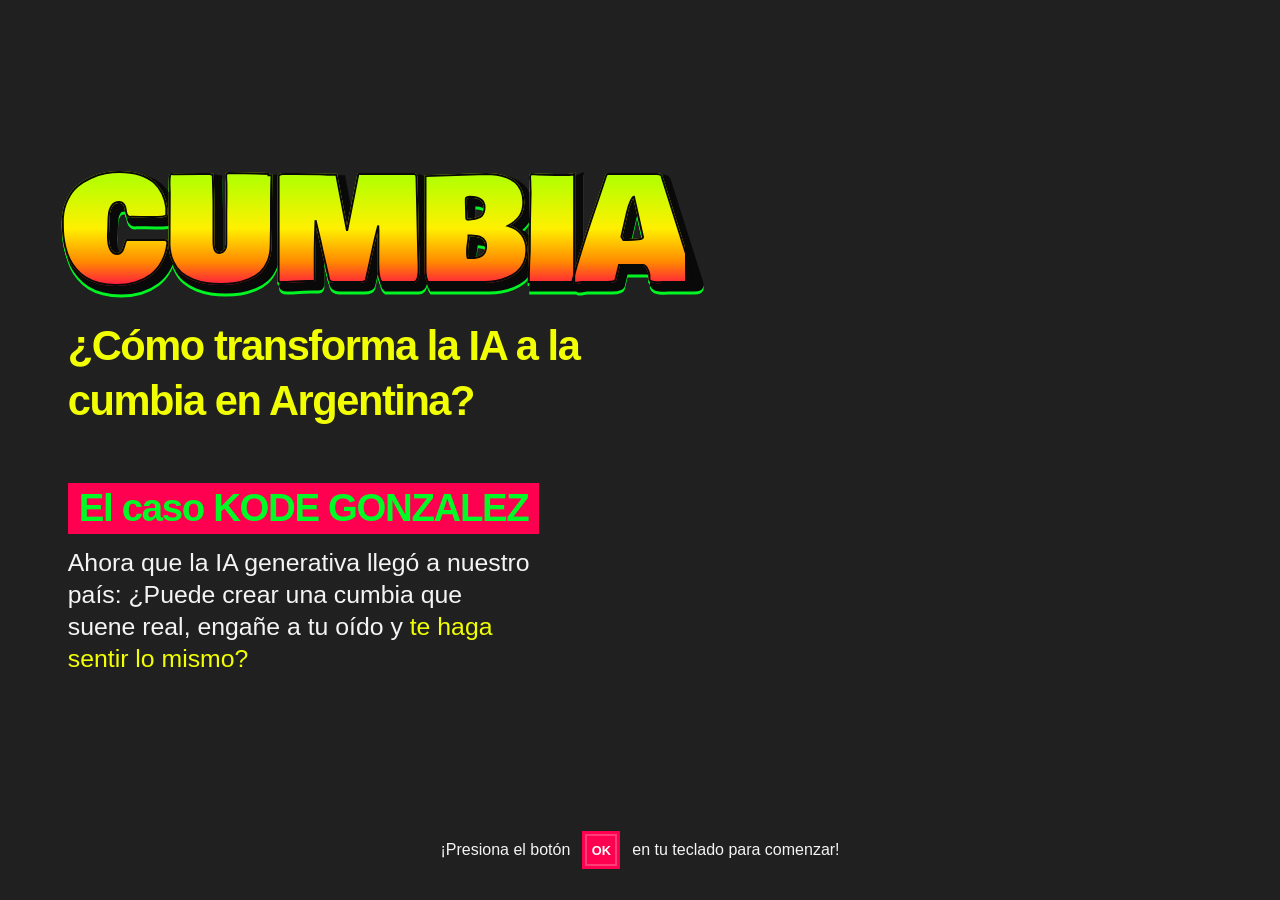
==== index.html @ 4d44b99b "Add files via upload" ====
<!DOCTYPE html>
<html lang="es">
<head>
    <meta charset="UTF-8">
    <meta name="viewport" content="width=device-width, initial-scale=1.0">
    <meta name="theme-color" content="#222222">
    <title>Cumbia: IA y música en Argentina</title>
    <link rel="preconnect" href="https://fonts.googleapis.com">
    <link rel="preconnect" href="https://fonts.gstatic.com" crossorigin>
    <link href="https://fonts.googleapis.com/css2?family=Bowlby+One+SC&display=swap" rel="stylesheet">
    <link rel="stylesheet" href="estilo.css">
</head>
<body>
    <main class="landing">
        <section class="copy" aria-labelledby="page-title">
            <h1 id="page-title"><span class="title-back" aria-hidden="true">CUMBIA</span><span class="title-front">CUMBIA</span></h1>
            <h2>¿Cómo transforma la IA a la cumbia en Argentina?</h2>
            <p class="artist-label">El caso KODE GONZALEZ</p>
            <p class="description">
                Ahora que la IA generativa llegó a nuestro país: ¿Puede crear una cumbia que suene real,
                engañe a tu oído y <span class="highlight">te haga sentir lo mismo?</span>
            </p>
        </section>

        <div class="visual" aria-hidden="true">
            <img class="burst" src="imagenes/estrellarara.png" alt="">
            <img class="singer" src="imagenes/kode.png" alt="">
            <img class="sparkle sparkle-one" src="imagenes/estrellaverde.png" alt="">
            <img class="sparkle sparkle-two" src="imagenes/estrellaamarilla.png" alt="">
            <img class="sparkle sparkle-three" src="imagenes/estrellarosa.png" alt="">
            <img class="sparkle sparkle-four" src="imagenes/estrellaamarilla.png" alt="">
            <img class="sparkle sparkle-five" src="imagenes/estrellarosa.png" alt="">
        </div>

        <div class="start-hint">
            <span>¡Presiona el botón</span>
            <span class="key" aria-label="Enter">OK</span>
            <span>en tu teclado para comenzar!</span>
        </div>
    </main>
    <script>
        document.addEventListener("keydown", (event) => {
            if (event.key === "Enter" && !event.repeat) {
                window.location.href = "tutorial1.html";
            }
        });
    </script>
</body>
</html>
---- estilo.css ----
:root {
    color-scheme: dark;
    font-family: Arial, Helvetica, sans-serif;
    background: #222;
    color: #f4f4f4;
    font-synthesis: none;
    text-rendering: optimizeLegibility;
}

* {
    box-sizing: border-box;
}

body {
    min-width: 320px;
    min-height: 100vh;
    min-height: 100svh;
    margin: 0;
    background:
        linear-gradient(rgb(32 32 32 / 88%), rgb(32 32 32 / 88%)),
        url("imagenes/fondo.png") center / cover fixed;
}

.landing {
    position: relative;
    display: grid;
    grid-template-columns: minmax(0, 1fr) minmax(0, 1fr);
    align-items: center;
    width: min(100%, 1440px);
    min-height: 100vh;
    min-height: 100svh;
    margin: 0 auto;
    padding: 48px 5.3% 92px;
    overflow: hidden;
    isolation: isolate;
}

.copy {
    position: relative;
    z-index: 2;
    width: min(100%, 560px);
    padding-bottom: 14px;
}

h1 {
    position: relative;
    width: fit-content;
    margin: 0 0 12px -8px;
    font-family: "Bowlby One SC", Impact, sans-serif;
    font-size: clamp(4.5rem, 13vw, 9rem);
    font-weight: 400;
    letter-spacing: -0.04em;
    line-height: 0.92;
    filter: drop-shadow(0 3px 0 #00f522);
}

.title-back,
.title-front {
    display: block;
}

.title-back {
    position: absolute;
    inset: 0;
    color: #090909;
    -webkit-text-fill-color: #090909;
    -webkit-text-stroke: 9px #090909;
    transform: translate(5px, 5px);
    white-space: nowrap;
}

.title-front {
    position: relative;
    z-index: 1;
    color: #ffe600;
    background: linear-gradient(180deg, #b6ff00 10%, #fff000 47%, #ff8a00 72%, #ff0050 94%);
    background-clip: text;
    -webkit-text-fill-color: transparent;
    -webkit-text-stroke: 2px #090909;
}

h2 {
    max-width: 560px;
    margin: 20px 0 54px;
    color: #f1ff00;
    font-size: clamp(1.65rem, 3.25vw, 2.65rem);
    font-weight: 800;
    letter-spacing: -0.035em;
    line-height: 1.32;
}

.artist-label {
    display: inline-block;
    margin: 0 0 13px;
    padding: 3px 11px 5px;
    background: #ff0050;
    color: #00fa26;
    font-size: clamp(1.5rem, 3.2vw, 2.4rem);
    font-weight: 900;
    letter-spacing: -0.035em;
    line-height: 1.12;
}

.description {
    max-width: 465px;
    margin: 0;
    font-size: clamp(1.15rem, 2.15vw, 1.55rem);
    line-height: 1.3;
}

.highlight {
    color: #f1ff00;
}

.visual {
    position: absolute;
    z-index: 0;
    inset: 0 0 0 auto;
    width: 54%;
    pointer-events: none;
}

.burst {
    position: absolute;
    top: 16%;
    right: -7%;
    width: min(47vw, 500px);
    height: auto;
}

.singer {
    position: absolute;
    right: -1%;
    bottom: 0;
    width: min(53vw, 570px);
    max-height: 91%;
    object-fit: contain;
    object-position: bottom right;
}

.sparkle {
    position: absolute;
    z-index: 1;
    width: clamp(26px, 4vw, 42px);
    height: auto;
}

.sparkle-one {
    top: 27%;
    left: 4%;
}

.sparkle-two {
    top: 12%;
    left: 19%;
}

.sparkle-three {
    top: 16%;
    right: 17%;
}

.sparkle-four {
    top: 47%;
    left: -1%;
}

.sparkle-five {
    top: 33%;
    right: 3%;
}

.start-hint {
    position: absolute;
    z-index: 3;
    right: 0;
    bottom: 31px;
    left: 0;
    display: flex;
    align-items: center;
    justify-content: center;
    gap: 12px;
    padding: 0 16px;
    font-size: 1rem;
    text-align: center;
    animation: hint-pulse 1.6s ease-in-out infinite;
}

@keyframes hint-pulse {
    0%,
    100% {
        opacity: 0.55;
    }

    50% {
        opacity: 1;
    }
}

.key {
    display: inline-grid;
    width: 38px;
    height: 38px;
    place-items: center;
    border: 3px solid #ff0050;
    background: #ff0050;
    box-shadow: inset 0 0 0 2px rgb(255 255 255 / 24%);
    color: #fff;
    font-size: 0.8rem;
    font-weight: 900;
}

@media (min-width: 1441px) {
    .landing {
        min-height: min(100vh, 930px);
    }
}

@media (max-width: 700px) {
    .landing {
        display: block;
        min-height: 100vh;
        min-height: 100svh;
        padding: 42px 24px 92px;
    }

    .copy {
        width: min(100%, 520px);
    }

    h1 {
        margin-left: -4px;
        font-size: clamp(4rem, 18vw, 7rem);
    }

    h2 {
        max-width: 480px;
        margin: 17px 0 34px;
        font-size: clamp(1.55rem, 7vw, 2.25rem);
    }

    .artist-label {
        font-size: clamp(1.35rem, 6.5vw, 2rem);
    }

    .description {
        max-width: 390px;
        font-size: clamp(1.08rem, 4.6vw, 1.35rem);
    }

    .visual {
        top: auto;
        bottom: 0;
        width: 75%;
        height: 48%;
        opacity: 0.55;
    }

    .burst {
        top: 2%;
        right: -12%;
        width: min(68vw, 380px);
    }

    .singer {
        right: -4%;
        width: min(68vw, 390px);
        max-height: 100%;
    }

    .sparkle {
        width: 29px;
    }

    .sparkle-one {
        top: 28%;
        left: 2%;
    }

    .sparkle-two {
        top: 19%;
        left: 30%;
    }

    .sparkle-three {
        top: 11%;
        right: 10%;
    }

    .sparkle-four,
    .sparkle-five {
        display: none;
    }

    .start-hint {
        bottom: 20px;
        gap: 8px;
        font-size: 0.88rem;
    }
}

@media (max-width: 390px) {
    .landing {
        padding-right: 18px;
        padding-left: 18px;
    }

    .artist-label {
        padding-right: 7px;
        padding-left: 7px;
    }
}

@media (prefers-reduced-motion: reduce) {
    .start-hint {
        animation: none;
    }
}
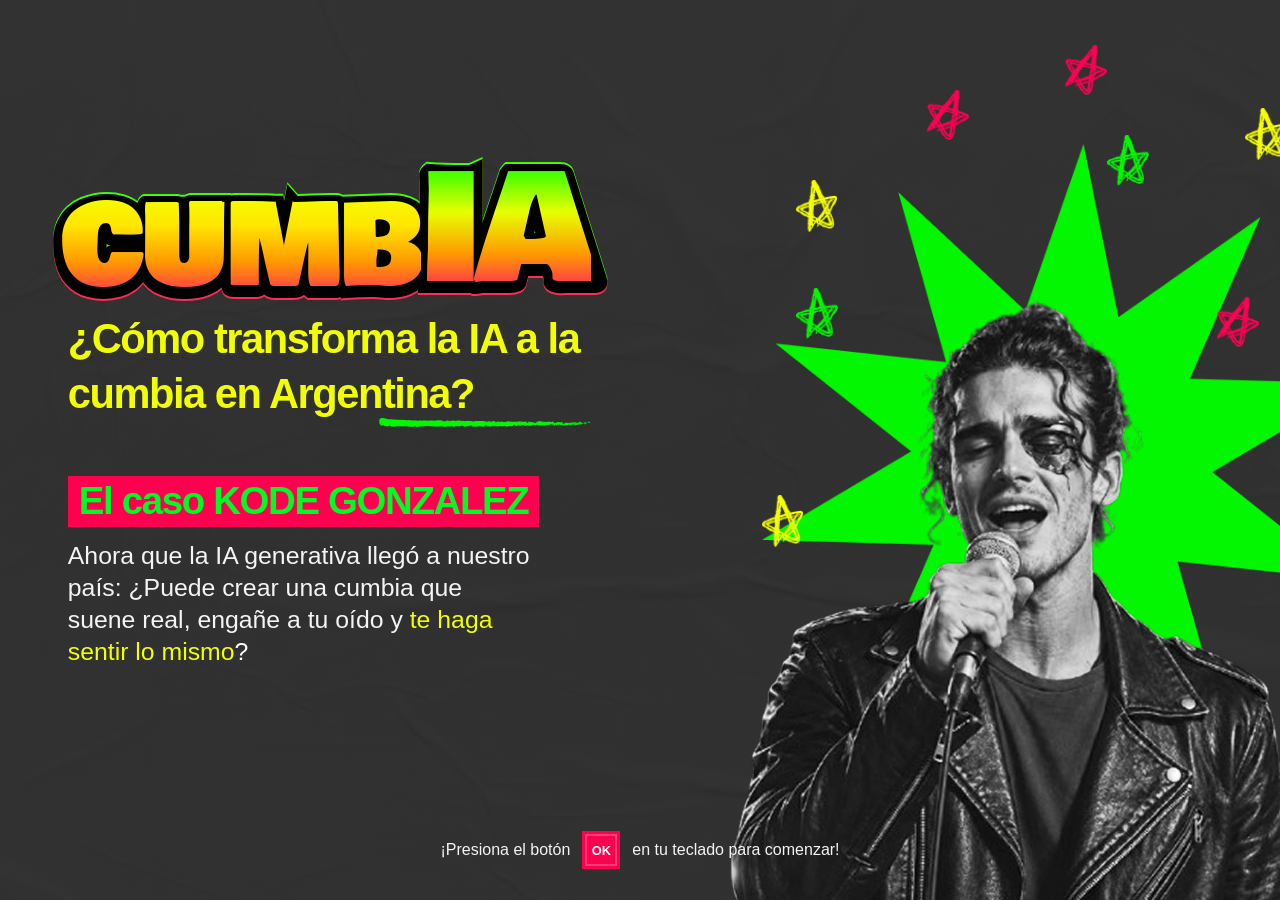
==== commit 8e87b3ce: "Update index.html" ====
--- a/index.html
+++ b/index.html
@@ -13,22 +13,28 @@
 <body>
     <main class="landing">
         <section class="copy" aria-labelledby="page-title">
-            <h1 id="page-title"><span class="title-back" aria-hidden="true">CUMBIA</span><span class="title-front">CUMBIA</span></h1>
+            <h1 id="page-title">
+                <span class="title-back" aria-hidden="true"><span class="word-cumb">CUMB</span><span class="word-ia">IA</span></span>
+                <span class="title-front"><span class="word-cumb">CUMB</span><span class="word-ia">IA</span></span>
+            </h1>
             <h2>¿Cómo transforma la IA a la cumbia en Argentina?</h2>
             <p class="artist-label">El caso KODE GONZALEZ</p>
             <p class="description">
                 Ahora que la IA generativa llegó a nuestro país: ¿Puede crear una cumbia que suene real,
-                engañe a tu oído y <span class="highlight">te haga sentir lo mismo?</span>
+                engañe a tu oído y <span class="highlight">te haga sentir lo mismo<span class="question-mark">?</span></span>
             </p>
         </section>
 
         <div class="visual" aria-hidden="true">
-            <img class="burst" src="imagenes/estrellarara.png" alt="">
+            <img class="burst" src="imagenes/Starrara.png" alt="">
             <img class="singer" src="imagenes/kode.png" alt="">
             <img class="sparkle sparkle-one" src="imagenes/estrellaverde.png" alt="">
+            <img class="sparkle sparkle-eight" src="imagenes/estrellaverde.png" alt="">
             <img class="sparkle sparkle-two" src="imagenes/estrellaamarilla.png" alt="">
             <img class="sparkle sparkle-three" src="imagenes/estrellarosa.png" alt="">
+            <img class="sparkle sparkle-seven" src="imagenes/estrellarosa.png" alt="">
             <img class="sparkle sparkle-four" src="imagenes/estrellaamarilla.png" alt="">
+            <img class="sparkle sparkle-six" src="imagenes/estrellaamarilla.png" alt="">
             <img class="sparkle sparkle-five" src="imagenes/estrellarosa.png" alt="">
         </div>
 
--- a/estilo.css
+++ b/estilo.css
@@ -47,36 +47,105 @@
     width: fit-content;
     margin: 0 0 12px -8px;
     font-family: "Bowlby One SC", Impact, sans-serif;
-    font-size: clamp(4.5rem, 13vw, 9rem);
+    font-size: clamp(3.7rem, 10vw, 7rem);
     font-weight: 400;
     letter-spacing: -0.04em;
     line-height: 0.92;
-    filter: drop-shadow(0 3px 0 #00f522);
+}
+
+h1::after {
+    content: "";
+    position: absolute;
+    right: 8%;
+    bottom: -18px;
+    left: 60%;
+    height: 24px;
+    width: 40%;
+    top: 200%;
+    background: url("imagenes/subrayadoverde.png") center / contain no-repeat;
+    filter: none;
 }
 
 .title-back,
 .title-front {
-    display: block;
-}
-
+    display: flex;
+    align-items: flex-end;
+    gap: 0;
+    white-space: nowrap;
+}
+
+.word-cumb,
+.word-ia {
+    display: inline-block;
+}
+
+.word-cumb {
+    transform: translateY(0.05em);
+}
+
+.word-ia {
+    font-size: 1.32em;
+    line-height: 0.8;
+    transform: translateY(-0.02em);
+}
+
+.title-back,
+.title-front {
+    display: flex;
+    align-items: flex-end;
+    gap: 0;
+    white-space: nowrap;
+}
+
+.word-cumb,
+.word-ia {
+    display: inline-block;
+}
+
+.word-cumb {
+    transform: translateY(0.05em);
+}
+
+.word-ia {
+    font-size: 1.32em;
+    line-height: 0.8;
+    transform: translateY(-0.02em);
+}
+
+/* Capa de atrás: borde negro grueso + línea fina verde (arriba) y roja (abajo) */
 .title-back {
     position: absolute;
     inset: 0;
-    color: #090909;
-    -webkit-text-fill-color: #090909;
-    -webkit-text-stroke: 9px #090909;
-    transform: translate(5px, 5px);
-    white-space: nowrap;
-}
-
+    color: #000;
+    -webkit-text-fill-color: #000;
+    -webkit-text-stroke: 18px #000;
+    stroke-linejoin: round;
+    transform: translate(0, 3px);
+    filter:
+        drop-shadow(0 -2px 0 #3dff00)
+        drop-shadow(0 2px 0 #ff2a55);
+}
+
+/* Capa de adelante: solo relleno con degradado, SIN stroke */
 .title-front {
     position: relative;
     z-index: 1;
-    color: #ffe600;
-    background: linear-gradient(180deg, #b6ff00 10%, #fff000 47%, #ff8a00 72%, #ff0050 94%);
+    -webkit-text-fill-color: transparent;
+    -webkit-text-stroke: 0;
+}
+
+/* CUMB: amarillo -> naranja -> rojo */
+.title-front .word-cumb {
+    background: linear-gradient(180deg, #f4ff00 0%, #ffe600 30%, #ff9a00 65%, #ff2d55 100%);
+    -webkit-background-clip: text;
     background-clip: text;
-    -webkit-text-fill-color: transparent;
-    -webkit-text-stroke: 2px #090909;
+}
+
+/* IA: verde -> amarillo -> naranja -> rojo */
+.title-front .word-ia {
+    background: linear-gradient(180deg, #3dff00 0%, #e8ff00 35%, #ff9a00 70%, #ff2d55 100%);
+    -webkit-background-clip: text;
+    background-clip: text;
 }
 
 h2 {
@@ -112,6 +181,10 @@
     color: #f1ff00;
 }
 
+.question-mark {
+    color: #fff;
+}
+
 .visual {
     position: absolute;
     z-index: 0;
@@ -124,7 +197,8 @@
     position: absolute;
     top: 16%;
     right: -7%;
-    width: min(47vw, 500px);
+    left: 25%;
+    width: min(300vw, 600px);
     height: auto;
 }
 
@@ -146,30 +220,41 @@
 }
 
 .sparkle-one {
-    top: 27%;
-    left: 4%;
+    top: 32%;
+    left: 30%;
 }
 
 .sparkle-two {
     top: 12%;
-    left: 19%;
+    left: 95%;
 }
 
 .sparkle-three {
-    top: 16%;
-    right: 17%;
+    top: 5%;
+    right: 25%;
 }
 
 .sparkle-four {
-    top: 47%;
-    left: -1%;
+    top: 55%;
+    left: 25%;
 }
 
 .sparkle-five {
     top: 33%;
     right: 3%;
 }
-
+.sparkle-six {
+    top: 20%;
+    left: 30%;
+}
+.sparkle-seven {
+    top: 10%;
+    right: 45%;
+}
+.sparkle-eight {
+    top: 15%;
+    left: 75%;
+}
 .start-hint {
     position: absolute;
     z-index: 3;
@@ -183,13 +268,13 @@
     padding: 0 16px;
     font-size: 1rem;
     text-align: center;
-    animation: hint-pulse 1.6s ease-in-out infinite;
+    animation: hint-pulse 2.4s ease-in-out infinite;
 }
 
 @keyframes hint-pulse {
     0%,
     100% {
-        opacity: 0.55;
+        opacity: 0.3;
     }
 
     50% {
@@ -277,6 +362,11 @@
         left: 2%;
     }
 
+    .sparkle-eight {
+        top: 57%;
+        left: 46%;
+    }
+
     .sparkle-two {
         top: 19%;
         left: 30%;
@@ -287,7 +377,13 @@
         right: 10%;
     }
 
+    .sparkle-seven {
+        top: 39%;
+        right: 12%;
+    }
+
     .sparkle-four,
+    .sparkle-six,
     .sparkle-five {
         display: none;
     }
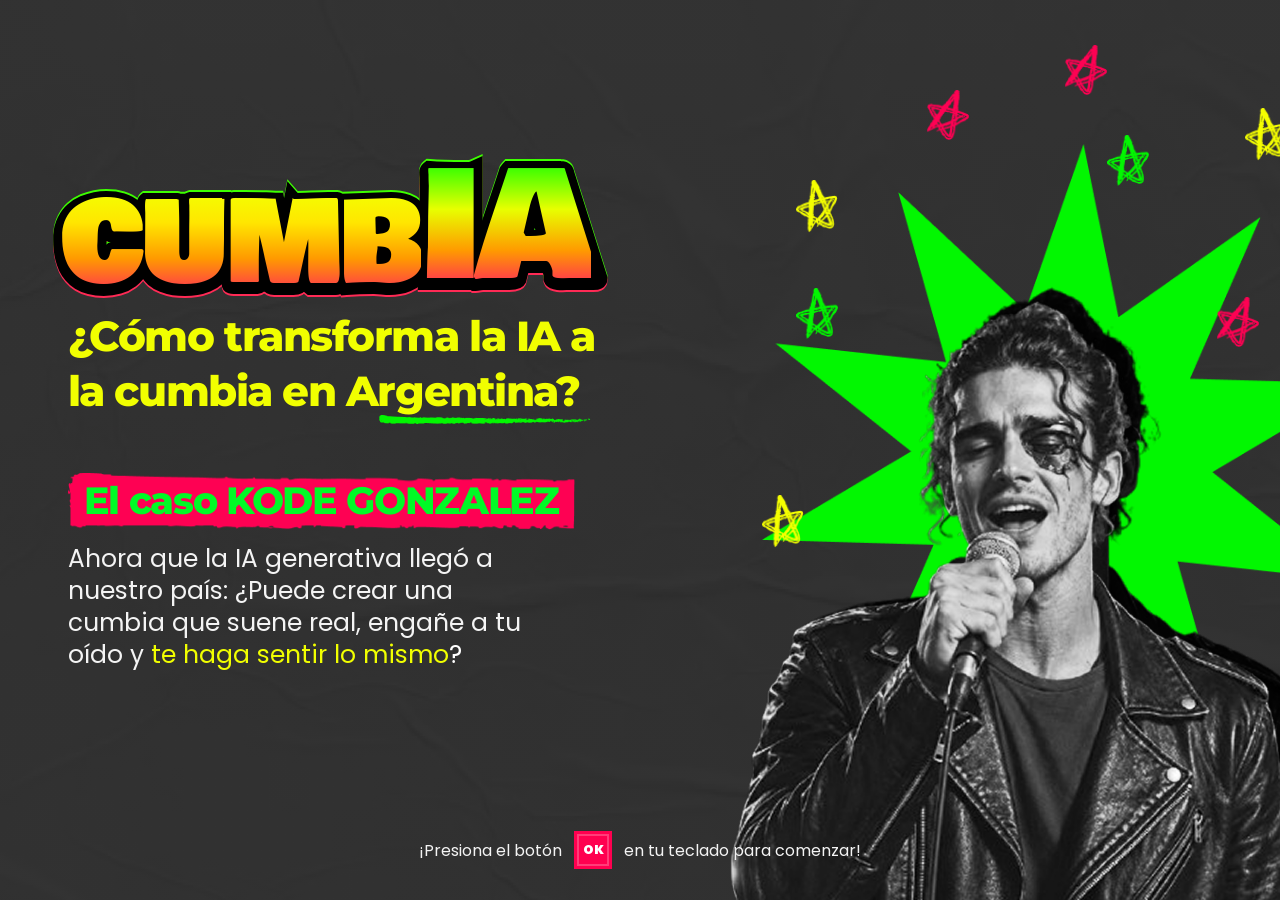
==== commit dae23e30: "Update index.html" ====
--- a/index.html
+++ b/index.html
@@ -7,7 +7,7 @@
     <title>Cumbia: IA y música en Argentina</title>
     <link rel="preconnect" href="https://fonts.googleapis.com">
     <link rel="preconnect" href="https://fonts.gstatic.com" crossorigin>
-    <link href="https://fonts.googleapis.com/css2?family=Bowlby+One+SC&display=swap" rel="stylesheet">
+    <link href="https://fonts.googleapis.com/css2?family=Bowlby+One+SC&family=Montserrat:wght@800&family=Poppins:wght@400&display=swap" rel="stylesheet">
     <link rel="stylesheet" href="estilo.css">
 </head>
 <body>
@@ -27,6 +27,7 @@
 
         <div class="visual" aria-hidden="true">
             <img class="burst" src="imagenes/Starrara.png" alt="">
+            <img class="singer-shadow" src="imagenes/sombrakode.png" alt="">
             <img class="singer" src="imagenes/kode.png" alt="">
             <img class="sparkle sparkle-one" src="imagenes/estrellaverde.png" alt="">
             <img class="sparkle sparkle-eight" src="imagenes/estrellaverde.png" alt="">
--- a/estilo.css
+++ b/estilo.css
@@ -1,6 +1,6 @@
 :root {
     color-scheme: dark;
-    font-family: Arial, Helvetica, sans-serif;
+    font-family: "Poppins", Arial, sans-serif;
     background: #222;
     color: #f4f4f4;
     font-synthesis: none;
@@ -152,6 +152,7 @@
     max-width: 560px;
     margin: 20px 0 54px;
     color: #f1ff00;
+    font-family: "Montserrat", Arial, sans-serif;
     font-size: clamp(1.65rem, 3.25vw, 2.65rem);
     font-weight: 800;
     letter-spacing: -0.035em;
@@ -161,11 +162,16 @@
 .artist-label {
     display: inline-block;
     margin: 0 0 13px;
-    padding: 3px 11px 5px;
-    background: #ff0050;
+    padding: 6px 16px 8px;
+    background-color: transparent;
+    background-image: url("imagenes/fondo%20sub%20portada.png");
+    background-repeat: no-repeat;
+    background-position: center;
+    background-size: 100% 100%;
     color: #00fa26;
+    font-family: "Montserrat", Arial, sans-serif;
     font-size: clamp(1.5rem, 3.2vw, 2.4rem);
-    font-weight: 900;
+    font-weight: 800;
     letter-spacing: -0.035em;
     line-height: 1.12;
 }
@@ -173,7 +179,9 @@
 .description {
     max-width: 465px;
     margin: 0;
+    font-family: "Poppins", Arial, sans-serif;
     font-size: clamp(1.15rem, 2.15vw, 1.55rem);
+    font-weight: 400;
     line-height: 1.3;
 }
 
@@ -204,12 +212,25 @@
 
 .singer {
     position: absolute;
+    z-index: 1;
     right: -1%;
     bottom: 0;
     width: min(53vw, 570px);
     max-height: 91%;
     object-fit: contain;
     object-position: bottom right;
+}
+
+.singer-shadow {
+    position: absolute;
+    z-index: 0;
+    right: -1%;
+    bottom: 0;
+    width: min(53vw, 570px);
+    max-height: 91%;
+    object-fit: contain;
+    object-position: bottom right;
+    transform: translate(5px, 10px);
 }
 
 .sparkle {
@@ -348,9 +369,17 @@
     }
 
     .singer {
+        z-index: 1;
         right: -4%;
         width: min(68vw, 390px);
         max-height: 100%;
+    }
+
+    .singer-shadow {
+        right: -4%;
+        width: min(68vw, 390px);
+        max-height: 100%;
+        transform: translate(4px, 8px);
     }
 
     .sparkle {
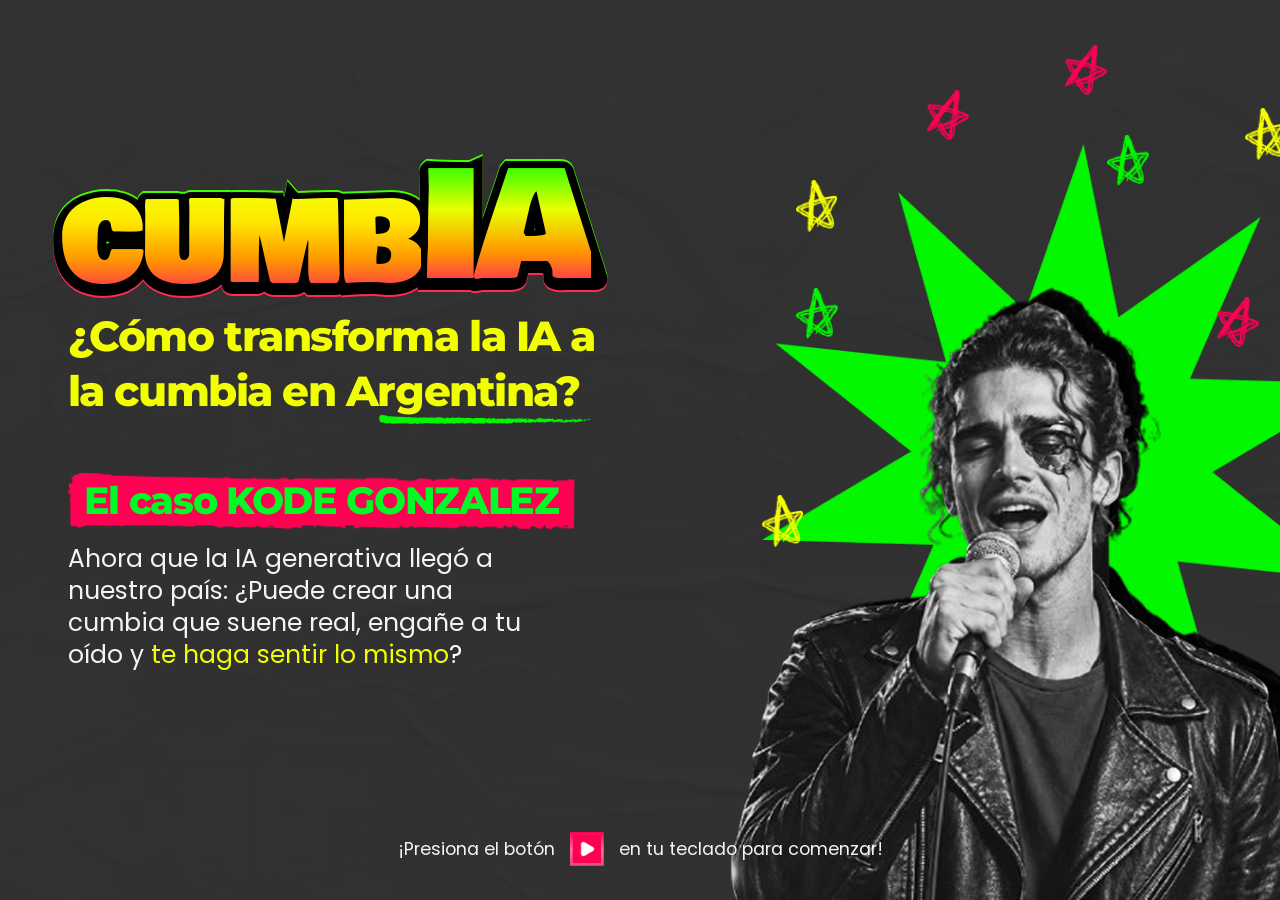
==== commit b35be7aa: "Update index.html" ====
--- a/index.html
+++ b/index.html
@@ -41,7 +41,9 @@
 
         <div class="start-hint">
             <span>¡Presiona el botón</span>
-            <span class="key" aria-label="Enter">OK</span>
+            <span class="key" aria-label="Enter">
+                <img src="imagenes/playok.png" alt="OK" class="key-image">
+            </span>
             <span>en tu teclado para comenzar!</span>
         </div>
     </main>
--- a/estilo.css
+++ b/estilo.css
@@ -287,15 +287,15 @@
     justify-content: center;
     gap: 12px;
     padding: 0 16px;
-    font-size: 1rem;
+    font-size: 1.1rem;
     text-align: center;
-    animation: hint-pulse 2.4s ease-in-out infinite;
+    animation: hint-pulse 1.6s ease-in-out infinite;
 }
 
 @keyframes hint-pulse {
     0%,
     100% {
-        opacity: 0.3;
+        opacity: 0.35;
     }
 
     50% {
@@ -305,15 +305,22 @@
 
 .key {
     display: inline-grid;
-    width: 38px;
-    height: 38px;
+    width: 40px;
+    height: 40px;
     place-items: center;
-    border: 3px solid #ff0050;
-    background: #ff0050;
-    box-shadow: inset 0 0 0 2px rgb(255 255 255 / 24%);
+    border: 3px solid transparent;
+    background: transparent;
+    box-shadow: none;
     color: #fff;
-    font-size: 0.8rem;
+    font-size: 0.85rem;
     font-weight: 900;
+}
+
+.key-image {
+    display: block;
+    width: 100%;
+    height: 100%;
+    object-fit: contain;
 }
 
 @media (min-width: 1441px) {
@@ -420,7 +427,7 @@
     .start-hint {
         bottom: 20px;
         gap: 8px;
-        font-size: 0.88rem;
+        font-size: 0.96rem;
     }
 }
 
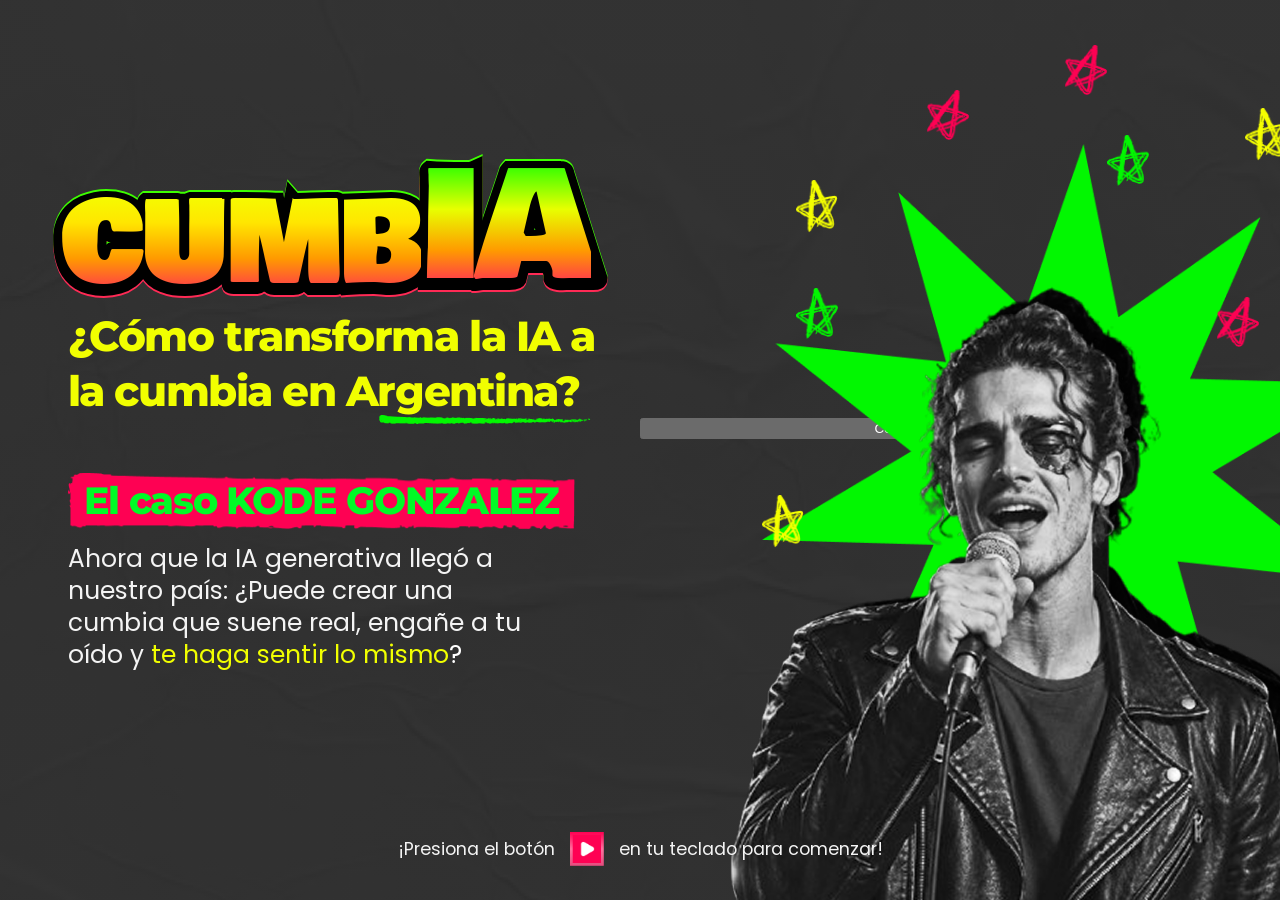
==== commit b589e203: "Update index.html" ====
--- a/index.html
+++ b/index.html
@@ -46,7 +46,9 @@
             </span>
             <span>en tu teclado para comenzar!</span>
         </div>
+           <button onclick="conectarManual()">Conectar Arduino</button>
     </main>
+       <script src="serial.js" defer></script>
     <script>
         document.addEventListener("keydown", (event) => {
             if (event.key === "Enter" && !event.repeat) {
--- a/estilo.css
+++ b/estilo.css
@@ -1,3 +1,4 @@
+/* Estilos globales y fondo de la página */
 :root {
     color-scheme: dark;
     font-family: "Poppins", Arial, sans-serif;
@@ -21,6 +22,7 @@
         url("imagenes/fondo.png") center / cover fixed;
 }
 
+/* Distribución general de la portada */
 .landing {
     position: relative;
     display: grid;
@@ -42,6 +44,7 @@
     padding-bottom: 14px;
 }
 
+/* Título principal y sus capas decorativas */
 h1 {
     position: relative;
     width: fit-content;
@@ -148,6 +151,7 @@
     background-clip: text;
 }
 
+/* Subtítulo, etiqueta del artista y descripción */
 h2 {
     max-width: 560px;
     margin: 20px 0 54px;
@@ -193,6 +197,7 @@
     color: #fff;
 }
 
+/* Ilustraciones, destellos y elementos decorativos */
 .visual {
     position: absolute;
     z-index: 0;
@@ -276,6 +281,7 @@
     top: 15%;
     left: 75%;
 }
+/* Indicador de tecla para iniciar */
 .start-hint {
     position: absolute;
     z-index: 3;
@@ -289,7 +295,7 @@
     padding: 0 16px;
     font-size: 1.1rem;
     text-align: center;
-    animation: hint-pulse 1.6s ease-in-out infinite;
+    animation: hint-pulse 2s ease-in-out infinite;
 }
 
 @keyframes hint-pulse {
@@ -323,12 +329,14 @@
     object-fit: contain;
 }
 
+/* Ajuste para pantallas grandes */
 @media (min-width: 1441px) {
     .landing {
         min-height: min(100vh, 930px);
     }
 }
 
+/* Adaptación de la portada a móviles y tabletas */
 @media (max-width: 700px) {
     .landing {
         display: block;
@@ -431,6 +439,7 @@
     }
 }
 
+/* Ajustes para teléfonos angostos */
 @media (max-width: 390px) {
     .landing {
         padding-right: 18px;
@@ -442,9 +451,3 @@
         padding-left: 7px;
     }
 }
-
-@media (prefers-reduced-motion: reduce) {
-    .start-hint {
-        animation: none;
-    }
-}
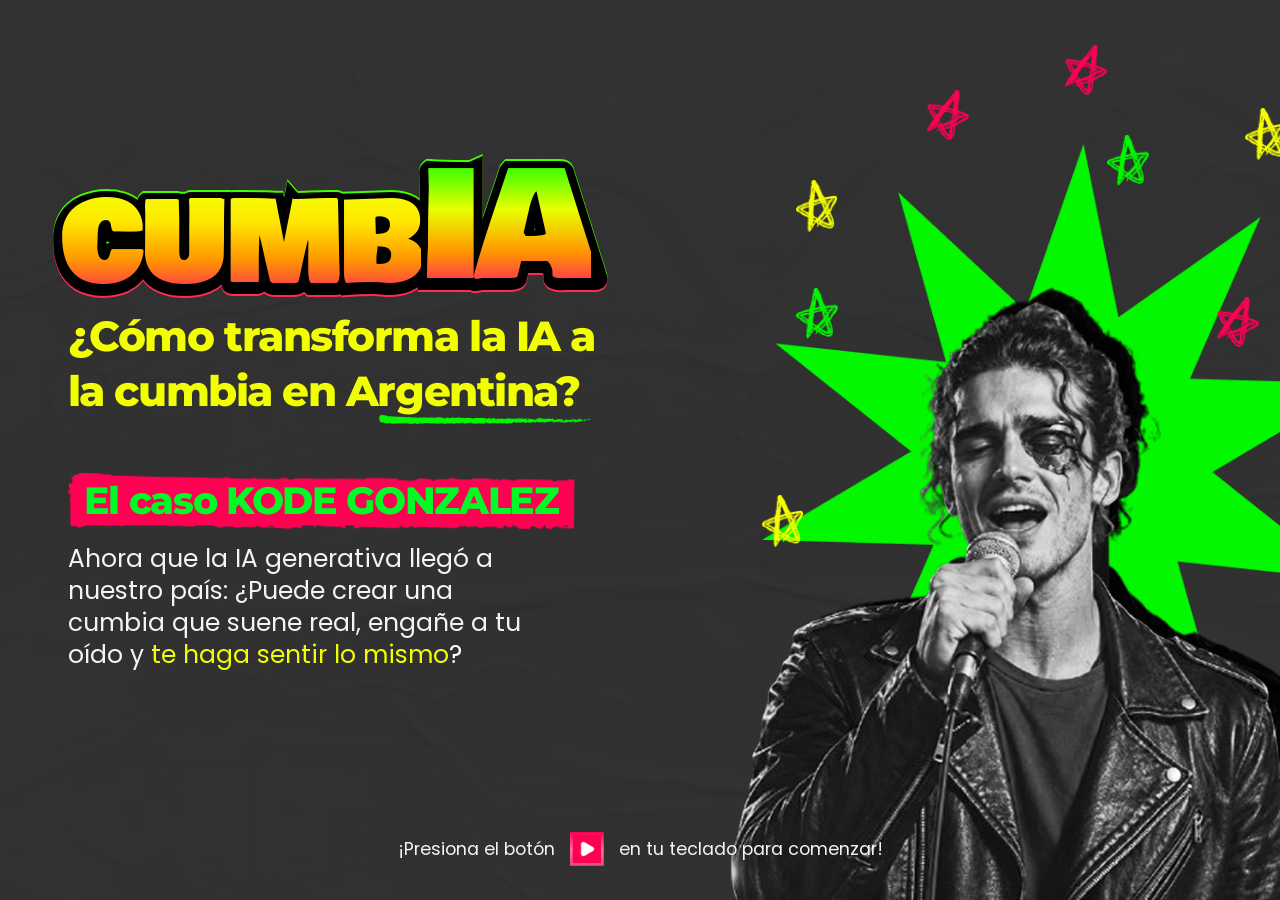
==== commit 4dad17c9: "Update index.html" ====
--- a/index.html
+++ b/index.html
@@ -46,11 +46,22 @@
             </span>
             <span>en tu teclado para comenzar!</span>
         </div>
-           <button onclick="conectarManual()">Conectar Arduino</button>
     </main>
        <script src="serial.js" defer></script>
     <script>
         document.addEventListener("keydown", (event) => {
+            if (
+                event.key.toLowerCase() === "c" &&
+                !event.repeat &&
+                !event.ctrlKey &&
+                !event.metaKey &&
+                !event.altKey &&
+                typeof window.conectarManual === "function"
+            ) {
+                window.conectarManual();
+                return;
+            }
+
             if (event.key === "Enter" && !event.repeat) {
                 window.location.href = "tutorial1.html";
             }
